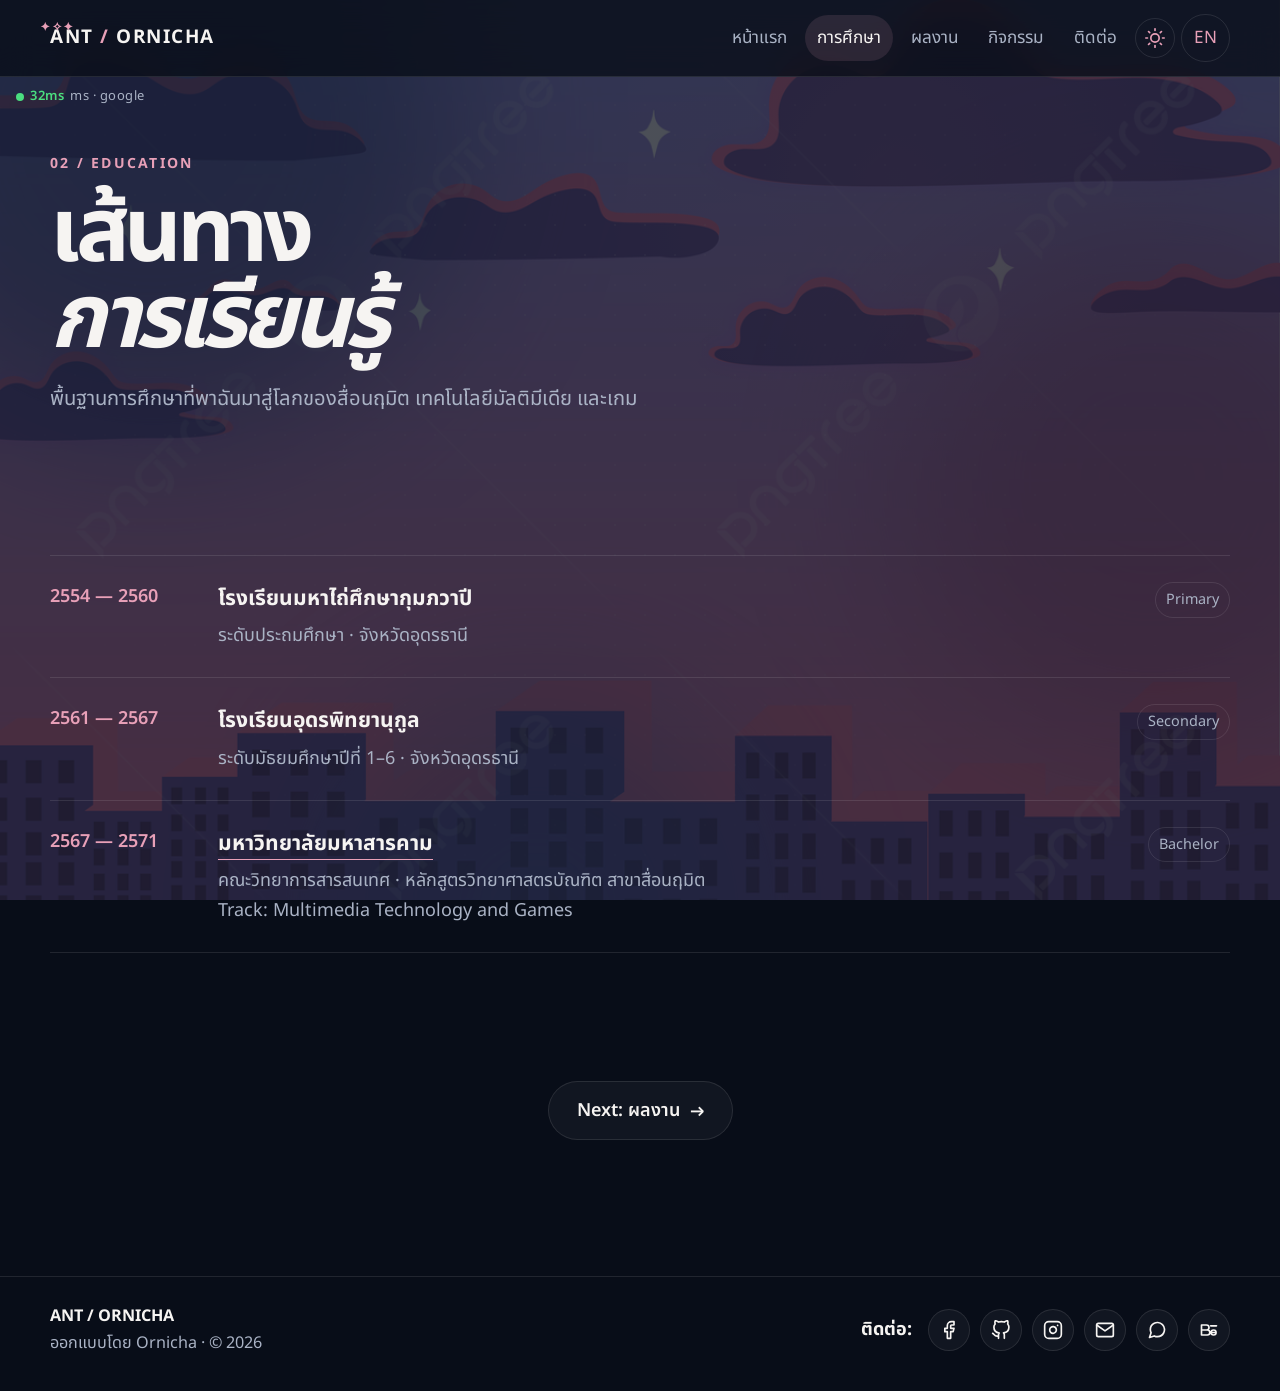
==== th/education.html @ af1af610 "V1" ====
<!doctype html><html lang="th"><head><meta charset="utf-8"><meta name="viewport" content="width=device-width,initial-scale=1"><meta name="description" content="พอร์ตโฟลิโอของอรณิชา บุญกระโทก"><title>การศึกษา · Ornicha Boonkratoke</title><script>try{document.documentElement.dataset.theme=localStorage.getItem('theme')||'dark'}catch(e){document.documentElement.dataset.theme='dark'}</script><link rel="stylesheet" href="../assets/styles.css"></head><body class="thai"><!-- BACKGROUND PICTURE: put assets/bg.png (or bg.jpg) and it stays fixed behind EVERY page. No file = animated gradient background. --><header class="site-header"><div class="container nav-wrap"><a class="brand" href="index.html"><span class="brand-sparkles">✦✧✦</span>ANT <span>/</span> ORNICHA</a><button class="menu-btn" data-menu aria-expanded="false" aria-label="Menu">☰</button><nav class="nav" data-nav><a class="" href="index.html">หน้าแรก</a><a class="active" href="education.html">การศึกษา</a><a class="" href="portfolio.html">ผลงาน</a><a class="" href="activity.html">กิจกรรม</a><a class="" href="contact.html">ติดต่อ</a><button class="theme-btn" data-theme-toggle type="button" aria-label="Toggle light / dark mode" title="Light / Dark"><svg class="i-sun" viewBox="0 0 24 24" width="20" height="20" fill="none" stroke="currentColor" stroke-width="2" stroke-linecap="round" stroke-linejoin="round"><circle cx="12" cy="12" r="5"/><line x1="12" y1="1" x2="12" y2="3"/><line x1="12" y1="21" x2="12" y2="23"/><line x1="4.22" y1="4.22" x2="5.64" y2="5.64"/><line x1="18.36" y1="18.36" x2="19.78" y2="19.78"/><line x1="1" y1="12" x2="3" y2="12"/><line x1="21" y1="12" x2="23" y2="12"/><line x1="4.22" y1="19.78" x2="5.64" y2="18.36"/><line x1="18.36" y1="5.64" x2="19.78" y2="4.22"/></svg><svg class="i-moon" viewBox="0 0 24 24" width="20" height="20" fill="none" stroke="currentColor" stroke-width="2" stroke-linecap="round" stroke-linejoin="round"><path d="M21 12.79A9 9 0 1 1 11.21 3 7 7 0 0 0 21 12.79z"/></svg></button><a class="language" href="../en/index.html">EN</a></nav></div></header>
<div id="ping-widget"><div id="ping-dot"></div><span id="ping-val">—</span><span id="ping-label">ms · google</span></div>
<main><section class="page-hero"><div class="container reveal"><div class="eyebrow">02 / Education</div><h1>เส้นทาง<br><em>การเรียนรู้</em></h1><p>พื้นฐานการศึกษาที่พาฉันมาสู่โลกของสื่อนฤมิต เทคโนโลยีมัลติมีเดีย และเกม</p></div></section><section class="section"><div class="container"><div class="timeline reveal"><div class="timeline-item"><time>2554 — 2560</time><div><h3>โรงเรียนมหาไถ่ศึกษากุมภวาปี</h3><p>ระดับประถมศึกษา · จังหวัดอุดรธานี</p></div><span class="tag">Primary</span></div><div class="timeline-item"><time>2561 — 2567</time><div><h3>โรงเรียนอุดรพิทยานุกูล</h3><p>ระดับมัธยมศึกษาปีที่ 1–6 · จังหวัดอุดรธานี</p></div><span class="tag">Secondary</span></div><div class="timeline-item"><time>2567 — 2571</time><div><h3><a href="https://www.msu.ac.th/th/%e0%b8%ab%e0%b8%99%e0%b9%89%e0%b8%b2%e0%b9%81%e0%b8%a3%e0%b8%81-n/" target="_blank" rel="noreferrer">มหาวิทยาลัยมหาสารคาม</a></h3><p>คณะวิทยาการสารสนเทศ · หลักสูตรวิทยาศาสตรบัณฑิต สาขาสื่อนฤมิต<br>Track: Multimedia Technology and Games</p></div><span class="tag">Bachelor</span></div></div></div></section>
<div class="next-page-btn reveal"><a href="portfolio.html">Next: ผลงาน &nbsp;→</a></div>
</main><!-- CONTACTS (footer on every page): icon links are set in assets/content.js under "socials" -->
<footer class="site-footer"><div class="container footer-inner"><div><strong>ANT / ORNICHA</strong><br><span>ออกแบบโดย Ornicha · © <span data-year>2026</span></span></div><div class="footer-social"><strong class="footer-label">ติดต่อ:</strong><a class="icon-btn sm" data-social="facebook" href="https://facebook.com/ant_ornicha" target="_blank" rel="noreferrer" aria-label="Facebook" title="Facebook"><svg viewBox="0 0 24 24" width="20" height="20" fill="none" stroke="currentColor" stroke-width="2" stroke-linecap="round" stroke-linejoin="round" aria-hidden="true"><path d="M18 2h-3a5 5 0 0 0-5 5v3H7v4h3v8h4v-8h3l1-4h-4V7a1 1 0 0 1 1-1h3z"/></svg></a><a class="icon-btn sm" data-social="github" href="https://github.com/antornicha" target="_blank" rel="noreferrer" aria-label="GitHub" title="GitHub"><svg viewBox="0 0 24 24" width="20" height="20" fill="none" stroke="currentColor" stroke-width="2" stroke-linecap="round" stroke-linejoin="round" aria-hidden="true"><path d="M9 19c-5 1.5-5-2.5-7-3m14 6v-3.87a3.37 3.37 0 0 0-.94-2.61c3.14-.35 6.44-1.54 6.44-7A5.44 5.44 0 0 0 20 4.77 5.07 5.07 0 0 0 19.91 1S18.73.65 16 2.48a13.38 13.38 0 0 0-7 0C6.27.65 5.09 1 5.09 1A5.07 5.07 0 0 0 5 4.77a5.44 5.44 0 0 0-1.5 3.78c0 5.42 3.3 6.61 6.44 7A3.37 3.37 0 0 0 9 18.13V22"/></svg></a><a class="icon-btn sm" data-social="instagram" href="https://instagram.com/antornicha" target="_blank" rel="noreferrer" aria-label="Instagram" title="Instagram"><svg viewBox="0 0 24 24" width="20" height="20" fill="none" stroke="currentColor" stroke-width="2" stroke-linecap="round" stroke-linejoin="round" aria-hidden="true"><rect x="2" y="2" width="20" height="20" rx="5" ry="5"/><path d="M16 11.37A4 4 0 1 1 12.63 8 4 4 0 0 1 16 11.37z"/><line x1="17.5" y1="6.5" x2="17.51" y2="6.5"/></svg></a><a class="icon-btn sm" data-social="email" href="mailto:antornicha@gmail.com" target="_blank" rel="noreferrer" aria-label="Email" title="Email"><svg viewBox="0 0 24 24" width="20" height="20" fill="none" stroke="currentColor" stroke-width="2" stroke-linecap="round" stroke-linejoin="round" aria-hidden="true"><path d="M4 4h16c1.1 0 2 .9 2 2v12c0 1.1-.9 2-2 2H4c-1.1 0-2-.9-2-2V6c0-1.1.9-2 2-2z"/><polyline points="22,6 12,13 2,6"/></svg></a><a class="icon-btn sm" data-social="line" href="https://line.me/ti/p/~antaugust2" target="_blank" rel="noreferrer" aria-label="LINE" title="LINE"><svg viewBox="0 0 24 24" width="20" height="20" fill="none" stroke="currentColor" stroke-width="2" stroke-linecap="round" stroke-linejoin="round" aria-hidden="true"><path d="M21 11.5a8.38 8.38 0 0 1-.9 3.8 8.5 8.5 0 0 1-7.6 4.7 8.38 8.38 0 0 1-3.8-.9L3 21l1.9-5.7a8.38 8.38 0 0 1-.9-3.8 8.5 8.5 0 0 1 4.7-7.6 8.38 8.38 0 0 1 3.8-.9h.5a8.48 8.48 0 0 1 8 8v.5z"/></svg></a><a class="icon-btn sm" data-social="behance" href="https://behance.net/antornicha" target="_blank" rel="noreferrer" aria-label="Behance" title="Behance"><svg viewBox="0 0 24 24" width="20" height="20" fill="none" stroke="currentColor" stroke-width="2" stroke-linecap="round" stroke-linejoin="round" aria-hidden="true"><path d="M3 6h6a3 3 0 0 1 0 6H3zM3 12h7a3 3 0 0 1 0 6H3zM3 6v12M14 7h7M14.5 15a3 3 0 0 0 6 0 3 3 0 1 0-6 0 3 3 0 0 0 6 0zm0 0h6"/></svg></a></div></div></footer><script src="../assets/content.js"></script><script src="../assets/site.js"></script><script src="../assets/ping.js"></script></body></html>
---- assets/styles.css ----
@import url('https://fonts.googleapis.com/css2?family=Noto+Sans+Thai:wght@400;500;600;700&family=Space+Grotesk:wght@400;500;600;700&display=swap');
:root{--bg:#080d18;--surface:#101829;--surface-2:#141f33;--ink:#f6f4f2;--muted:#aab3c5;--line:rgba(255,255,255,.1);--pink:#e8a0b8;--blue:#7da6e8;--max:1180px}*{box-sizing:border-box}html{scroll-behavior:smooth}body{margin:0;background:radial-gradient(circle at 75% 5%,rgba(74,104,172,.18),transparent 30%),var(--bg);color:var(--ink);font-family:'Space Grotesk','Noto Sans Thai',sans-serif;line-height:1.65}body.thai{font-family:'Noto Sans Thai','Space Grotesk',sans-serif}a{color:inherit;text-decoration:none}img{max-width:100%;display:block}.container{width:min(var(--max),calc(100% - 40px));margin:auto}.site-header{position:sticky;top:0;z-index:10;background:rgba(8,13,24,.78);backdrop-filter:blur(16px);border-bottom:1px solid var(--line)}.nav-wrap{min-height:76px;display:flex;align-items:center;justify-content:space-between;gap:24px}.brand{font-weight:700;letter-spacing:.08em;font-size:1.05rem}.brand span{color:var(--pink)}.nav{display:flex;align-items:center;gap:6px}.nav a{padding:9px 12px;border-radius:999px;color:var(--muted);font-size:.92rem}.nav a:hover,.nav a.active{background:rgba(232,160,184,.12);color:var(--ink)}.language{border:1px solid var(--line);color:var(--pink)!important}.menu-btn{display:none;background:none;border:1px solid var(--line);color:var(--ink);border-radius:8px;padding:8px 10px}.eyebrow{color:var(--pink);font-size:.78rem;letter-spacing:.16em;text-transform:uppercase;font-weight:700}.hero{padding:86px 0 70px}.hero-grid{display:grid;grid-template-columns:1.1fr .9fr;gap:70px;align-items:center}.hero h1{font-size:clamp(3rem,8vw,7rem);line-height:.98;letter-spacing:-.065em;margin:18px 0 24px;max-width:760px}.hero h1 em{color:var(--pink);font-style:normal}.lead{font-size:1.15rem;color:var(--muted);max-width:640px}.actions{display:flex;flex-wrap:wrap;gap:12px;margin-top:28px}.btn{display:inline-flex;align-items:center;gap:8px;padding:12px 18px;border:1px solid var(--line);border-radius:999px;font-weight:600}.btn-primary{background:var(--pink);color:#1a1220;border-color:var(--pink)}.btn:hover{transform:translateY(-2px)}.hero-art{min-height:460px;border-radius:28px;position:relative;overflow:hidden;background:linear-gradient(135deg,#182b50 0%,#0b101e 54%,#5d304b 100%);border:1px solid var(--line);box-shadow:0 30px 80px rgba(0,0,0,.3)}.hero-art:before{content:'';position:absolute;width:230px;height:230px;border:1px solid rgba(255,255,255,.35);border-radius:50%;top:45px;right:30px}.hero-art:after{content:'';position:absolute;width:520px;height:520px;border:1px solid rgba(232,160,184,.32);border-radius:50%;left:-230px;bottom:-290px}.hero-art .cover-label{position:absolute;right:28px;bottom:28px;font-size:clamp(2.5rem,6vw,5rem);font-weight:700;line-height:.9;text-align:right;letter-spacing:-.07em}.hero-art .cover-label span{display:block;color:var(--pink)}.profile-frame{position:absolute;width:210px;height:260px;left:38px;bottom:38px;border-radius:16px;overflow:hidden;border:1px solid rgba(255,255,255,.3);background:linear-gradient(150deg,#e8a0b8,#324e88)}.profile-frame img{width:100%;height:100%;object-fit:cover}.section{padding:80px 0}.section-head{display:flex;align-items:end;justify-content:space-between;gap:24px;margin-bottom:28px}.section h2{font-size:clamp(2rem,4vw,3.5rem);line-height:1.05;letter-spacing:-.05em;margin:10px 0}.section-intro{color:var(--muted);max-width:560px}.cards{display:grid;grid-template-columns:repeat(3,1fr);gap:16px}.card{background:linear-gradient(145deg,rgba(20,31,51,.92),rgba(16,24,41,.92));border:1px solid var(--line);border-radius:18px;padding:24px;min-height:200px}.card h3{margin:14px 0 8px}.card p{color:var(--muted);margin:0}.number{color:var(--pink);font-weight:700}.project-card{padding:0;overflow:hidden}.project-card img{height:190px;width:100%;object-fit:cover;background:#24365b}.project-card .card-body{padding:22px}.project-card a{color:var(--pink);font-size:.9rem}.timeline{border-top:1px solid var(--line)}.timeline-item{display:grid;grid-template-columns:140px 1fr auto;gap:28px;padding:26px 0;border-bottom:1px solid var(--line);align-items:start}.timeline-item time{color:var(--pink);font-weight:600}.timeline-item h3{margin:0 0 5px}.timeline-item p{color:var(--muted);margin:0}.tag{border:1px solid var(--line);border-radius:999px;padding:5px 10px;color:var(--muted);font-size:.8rem}.page-hero{padding:75px 0 38px}.page-hero h1{font-size:clamp(3rem,7vw,6rem);line-height:.96;letter-spacing:-.06em;margin:16px 0}.page-hero p{color:var(--muted);max-width:650px;font-size:1.12rem}.profile-layout{display:grid;grid-template-columns:280px 1fr;gap:48px;align-items:start}.portrait{aspect-ratio:1/1.18;border-radius:20px;object-fit:cover;background:linear-gradient(135deg,#e8a0b8,#20365f);border:1px solid var(--line)}.facts{display:grid;grid-template-columns:repeat(2,1fr);gap:14px;margin-top:26px}.fact{padding:16px;border-left:2px solid var(--pink);background:rgba(255,255,255,.035)}.fact small{display:block;color:var(--muted);font-size:.75rem;text-transform:uppercase;letter-spacing:.08em}.contact-grid{display:grid;grid-template-columns:.85fr 1.15fr;gap:26px}.contact-list{display:grid;gap:12px}.contact-link{padding:18px;border:1px solid var(--line);border-radius:14px;background:rgba(255,255,255,.03);display:flex;justify-content:space-between}.contact-link span{color:var(--muted)}.form-card{padding:28px;border-radius:18px;border:1px solid var(--line);background:var(--surface)}.form-group{margin-bottom:16px}.form-label{display:block;margin-bottom:7px;font-size:.9rem;color:var(--muted)}.form-input,.form-textarea{width:100%;border:1px solid var(--line);border-radius:10px;background:#0a111f;color:var(--ink);padding:12px 14px;font:inherit}.form-textarea{min-height:150px;resize:vertical}.video{margin-top:34px}.video iframe{width:100%;aspect-ratio:16/9;border:0;border-radius:16px}.site-footer{margin-top:80px;border-top:1px solid var(--line);padding:26px 0 34px}.footer-inner{display:flex;justify-content:space-between;align-items:center;gap:20px;color:var(--muted);font-size:.9rem}.footer-inner strong{color:var(--ink)}.footer-social{display:flex;gap:14px}.footer-social a:hover{color:var(--pink)}.reveal{opacity:0;transform:translateY(16px);transition:opacity .6s ease,transform .6s ease}.reveal.is-visible{opacity:1;transform:none}.muted{color:var(--muted)}.quote{border-left:2px solid var(--pink);padding-left:18px;font-size:1.25rem}.hide{display:none}@media(max-width:850px){.hero-grid,.contact-grid,.profile-layout{grid-template-columns:1fr}.hero-art{min-height:360px}.cards{grid-template-columns:1fr 1fr}.timeline-item{grid-template-columns:100px 1fr}.timeline-item .tag{grid-column:2}.nav{display:none;position:absolute;left:20px;right:20px;top:70px;padding:12px;background:var(--surface);border:1px solid var(--line);border-radius:14px;flex-direction:column;align-items:stretch}.nav.is-open{display:flex}.nav a{text-align:center}.menu-btn{display:block}}@media(max-width:560px){.container{width:min(var(--max),calc(100% - 28px))}.hero{padding-top:52px}.cards,.facts{grid-template-columns:1fr}.section{padding:56px 0}.footer-inner{align-items:flex-start;flex-direction:column}.timeline-item{grid-template-columns:1fr;gap:8px}.timeline-item .tag{grid-column:auto;justify-self:start}}
@media(prefers-reduced-motion:reduce){html{scroll-behavior:auto}.reveal{opacity:1;transform:none;transition:none}.btn{transition:none}}

/* v2 tweaks */
.hero{position:relative;padding:110px 0 100px;min-height:calc(100vh - 77px);display:flex;align-items:center}
.hero>.container{position:relative;z-index:1}
.hero.has-cover{background:linear-gradient(90deg,rgba(8,13,24,.88) 0%,rgba(8,13,24,.55) 55%,rgba(8,13,24,.35) 100%),var(--cover) center/cover no-repeat}
.hero-art{min-height:600px}
.profile-frame{width:315px;height:390px}
.profile-frame img{object-fit:cover}
.profile-layout{grid-template-columns:400px 1fr}
.project-card img{height:270px}
.card.project-card{min-height:0}
.timeline-item h3 a{border-bottom:1px solid var(--pink)}
.timeline-item h3 a:hover{color:var(--pink)}
@media(max-width:850px){.hero-art{min-height:480px}.profile-layout{grid-template-columns:1fr}.profile-frame{width:240px;height:300px}}

/* v3: bigger type, themes, fixed background, icons, activity */
html{font-size:112.5%;background:var(--bg)}
body{background:transparent}
:root{--ov:8,13,24;color-scheme:dark}
[data-theme=light]{--bg:#f6f3f1;--surface:#ffffff;--surface-2:#efe9e6;--ink:#1a2036;--muted:#566079;--line:rgba(20,30,60,.14);--pink:#c24f7c;--blue:#3a64b8;--ov:246,243,241;color-scheme:light}
[data-theme=light] .site-header{background:rgba(246,243,241,.8)}
[data-theme=light] .card{background:linear-gradient(145deg,rgba(255,255,255,.92),rgba(250,245,243,.92))}
[data-theme=light] .form-input,[data-theme=light] .form-textarea{background:#fff}
[data-theme=light] .fact,[data-theme=light] .contact-link,[data-theme=light] .contact-profile{background:rgba(255,255,255,.65)}
[data-theme=light] .hero-art{background:linear-gradient(135deg,#cfdcf5,#f4eef0 54%,#f0c6d6)}
[data-theme=light] .hero-art:before{border-color:rgba(20,30,60,.25)}
[data-theme=light] .btn-primary,[data-theme=light] .project-card a.view-btn:hover{color:#fff}
.hero.has-cover{background:linear-gradient(90deg,rgba(var(--ov),.88) 0%,rgba(var(--ov),.55) 55%,rgba(var(--ov),.35) 100%),var(--cover) center/cover no-repeat}
.lead{font-size:1.2rem}
.nav a{font-size:.95rem}

/* fixed, never-moving background */
.bg-fixed{position:fixed;inset:0;z-index:-1;overflow:hidden;pointer-events:none;background:var(--bg)}
.bg-img{position:absolute;inset:0;background:center/cover no-repeat;opacity:0;transition:opacity .6s}
.bg-fixed.has-img .bg-img{opacity:1}
.bg-fixed.has-img:after{content:'';position:absolute;inset:0;background:rgba(var(--ov),.72)}
.blob{position:absolute;border-radius:50%;filter:blur(80px);opacity:.5;transform:translate(var(--px,0),var(--py,0));transition:transform .6s ease-out}
.b1{width:48vmax;height:48vmax;left:-12vmax;top:-14vmax;background:#2e4a88;animation:drift1 26s ease-in-out infinite alternate}
.b2{width:40vmax;height:40vmax;right:-10vmax;top:25vh;background:#9b3f6c;opacity:.35;animation:drift2 32s ease-in-out infinite alternate}
.b3{width:34vmax;height:34vmax;left:25vw;bottom:-18vmax;background:#3b6fb5;opacity:.35;animation:drift3 29s ease-in-out infinite alternate}
[data-theme=light] .b1{background:#a9c0ee}[data-theme=light] .b2{background:#f2b3cb;opacity:.55}[data-theme=light] .b3{background:#b7d0f2;opacity:.55}
.bg-grid{position:absolute;inset:0;background-image:radial-gradient(rgba(255,255,255,.14) 1px,transparent 1.2px);background-size:30px 30px;-webkit-mask-image:radial-gradient(ellipse at 50% 40%,#000 20%,transparent 75%);mask-image:radial-gradient(ellipse at 50% 40%,#000 20%,transparent 75%)}
[data-theme=light] .bg-grid{background-image:radial-gradient(rgba(20,30,60,.16) 1px,transparent 1.2px)}
.bg-spot{position:absolute;inset:0;background:radial-gradient(420px circle at var(--mx,70%) var(--my,20%),rgba(232,160,184,.14),transparent 70%)}
@keyframes drift1{to{transform:translate(8vw,10vh) scale(1.15)}}
@keyframes drift2{to{transform:translate(-9vw,-8vh) scale(1.1)}}
@keyframes drift3{to{transform:translate(7vw,-12vh) scale(1.2)}}
@media(prefers-reduced-motion:reduce){.blob{animation:none}}

/* theme button */
.theme-btn{width:40px;height:40px;border-radius:50%;border:1px solid var(--line);background:transparent;color:var(--pink);display:grid;place-items:center;cursor:pointer;align-self:center}
.theme-btn:hover{background:rgba(232,160,184,.15)}
.theme-btn .i-moon{display:none}
[data-theme=light] .theme-btn .i-sun{display:none}
[data-theme=light] .theme-btn .i-moon{display:block}

/* icon buttons */
.social-row{display:flex;flex-wrap:wrap;gap:12px;margin-top:26px}
.icon-btn{width:50px;height:50px;border-radius:50%;border:1px solid var(--line);display:grid;place-items:center;color:var(--ink);background:rgba(255,255,255,.04);transition:transform .2s,background .2s,color .2s}
.icon-btn:hover{transform:translateY(-3px);background:var(--pink);color:#1a1220;border-color:var(--pink)}
.icon-btn svg{width:23px;height:23px}

/* view button on portfolio */
.project-card a.view-btn{display:inline-flex;align-items:center;gap:6px;margin-top:16px;padding:10px 18px;border:1px solid var(--pink);border-radius:999px;color:var(--pink);font-weight:600;font-size:.95rem}
.project-card a.view-btn:hover{background:var(--pink);color:#1a1220}

/* pictures fit their boxes */
.hero-art{min-height:600px}
.cover-label{top:34px!important;left:38px!important;right:auto!important;bottom:auto!important;text-align:left!important}
.profile-frame{width:min(360px,calc(100% - 76px));height:auto;aspect-ratio:1/1;left:auto;right:38px;bottom:38px}
.profile-frame img{width:100%;height:100%;object-fit:contain}
.portrait{aspect-ratio:1/1;width:100%}
.project-card img{height:280px}
@media(max-width:850px){.hero-art{min-height:560px}.profile-frame{width:min(300px,calc(100% - 60px));height:auto;right:30px;bottom:30px}.cover-label{font-size:2.6rem!important}}

/* contact */
.contact-profile{display:flex;align-items:center;gap:18px;padding:18px;border:1px solid var(--line);border-radius:14px;background:rgba(255,255,255,.03)}
.contact-profile img{width:84px;height:84px;border-radius:50%;object-fit:cover;border:2px solid var(--pink)}
.contact-link{align-items:center;gap:14px}
.contact-link span.ci{width:42px;height:42px;border-radius:12px;background:rgba(232,160,184,.14);color:var(--pink);display:grid;place-items:center;flex:none}
.contact-link span.lbl{margin-right:auto}

/* activity */
.activity-list{display:grid;gap:22px}
.activity-card{border:1px solid var(--line);border-radius:18px;overflow:hidden;background:linear-gradient(145deg,rgba(20,31,51,.9),rgba(16,24,41,.9))}
[data-theme=light] .activity-card{background:rgba(255,255,255,.85)}
.activity-gallery{display:grid;grid-template-columns:repeat(auto-fit,minmax(240px,1fr));gap:4px}
.activity-gallery:empty{display:none}
.activity-gallery img{width:100%;height:300px;object-fit:cover}
.activity-body{padding:24px 26px}
.activity-meta{display:flex;align-items:center;gap:12px;margin-bottom:6px}
.activity-meta time{color:var(--pink);font-weight:600}
.activity-body h3{margin:0 0 6px;font-size:1.4rem}
.activity-body p{margin:0;color:var(--muted)}

/* v4 footer contacts */
.footer-social{align-items:center;flex-wrap:wrap;gap:10px}
.footer-label{color:var(--ink);margin-right:6px;font-size:1rem}
.icon-btn.sm{width:42px;height:42px}
.icon-btn.sm svg{width:20px;height:20px}

/* ── Next-page button ─────────────────────────────────────────────── */
.next-page-btn{display:flex;justify-content:center;padding:48px 0 56px;opacity:0;transform:translateY(12px);transition:opacity .5s ease,transform .5s ease}.next-page-btn.is-visible{opacity:1;transform:none}.next-page-btn a{display:inline-flex;align-items:center;gap:10px;padding:14px 28px;border:1px solid var(--line);border-radius:999px;font-weight:600;font-size:1rem;color:var(--ink);background:rgba(255,255,255,.04);transition:background .2s,transform .2s,border-color .2s}.next-page-btn a:hover{background:rgba(232,160,184,.12);border-color:var(--pink);transform:translateY(-2px)}

/* ── Ping widget ──────────────────────────────────────────────────── */
#ping-widget{position:fixed;top:86px;left:16px;z-index:20;display:flex;align-items:center;gap:6px;font-size:.72rem;font-weight:600;letter-spacing:.04em;pointer-events:none;user-select:none}
#ping-dot{width:8px;height:8px;border-radius:50%;background:var(--ping-color,#aab3c5);box-shadow:0 0 0 0 var(--ping-color,#aab3c5);animation:ping-pulse 1.6s ease-out infinite}
@keyframes ping-pulse{0%{box-shadow:0 0 0 0 var(--ping-color,#aab3c5)}70%{box-shadow:0 0 0 7px rgba(0,0,0,0)}100%{box-shadow:0 0 0 0 rgba(0,0,0,0)}}
#ping-val{color:var(--ping-color,#aab3c5);transition:color .4s}
#ping-label{color:var(--muted);font-weight:400}

/* ── Brand sparkles ───────────────────────────────────────────────── */
.brand{position:relative}.brand-sparkles{pointer-events:none;position:absolute;top:-4px;left:-10px;display:flex;gap:2px;font-size:.65rem;animation:sparkle-drift 3s ease-in-out infinite alternate}
@keyframes sparkle-drift{0%{transform:translateY(0) scale(1);opacity:.7}100%{transform:translateY(-3px) scale(1.1);opacity:1}}

/* ── Education detail cards ───────────────────────────────────────── */
.edu-detail{margin-top:10px;display:grid;gap:8px}.edu-badge{display:inline-flex;align-items:center;gap:6px;font-size:.8rem;color:var(--muted);background:rgba(255,255,255,.05);border:1px solid var(--line);border-radius:8px;padding:5px 10px}.edu-map{margin-top:12px;border-radius:12px;overflow:hidden;border:1px solid var(--line);height:160px;width:100%;max-width:400px}.edu-map iframe{width:100%;height:100%;border:0}
/* Remove the colored placeholder behind the profile picture */
.profile-frame {
    background: transparent !important;
    border: none !important;
}
/* chtgpt did this part */
/* Make the profile picture bigger and round its corners */
/* Make the profile picture 10% smaller */
/* Profile picture: approximately 15% smaller */

/* Hero section */
/* Hero section */
/* Hero section */
.hero-art {
    min-height: 680px !important;
}

/* Profile picture with a subtle professional border */
.profile-frame {
    width: min(359px, calc(85.5% - 41px)) !important;
    height: auto !important;
    aspect-ratio: 4 / 5;
    box-sizing: border-box;

    left: auto !important;
    right: 24px !important;
    bottom: 24px !important;

    /* Thin, muted pink outline */
    border: 1px solid #e8b9ca !important;
    border-radius: 24px !important;
    overflow: hidden !important;

    background: transparent !important;

    /* No glow for a cleaner look */
    box-shadow: none !important;
}

/* Profile image */
.profile-frame img {
    display: block;
    width: 100%;
    height: 100%;
    object-fit: cover;
    border-radius: 23px !important;
}

/* Mobile screens */
@media (max-width: 850px) {
    .hero-art {
        min-height: 600px !important;
    }

    .profile-frame {
        width: min(291px, calc(85.5% - 34px)) !important;
        right: 20px !important;
        bottom: 20px !important;
    }
}
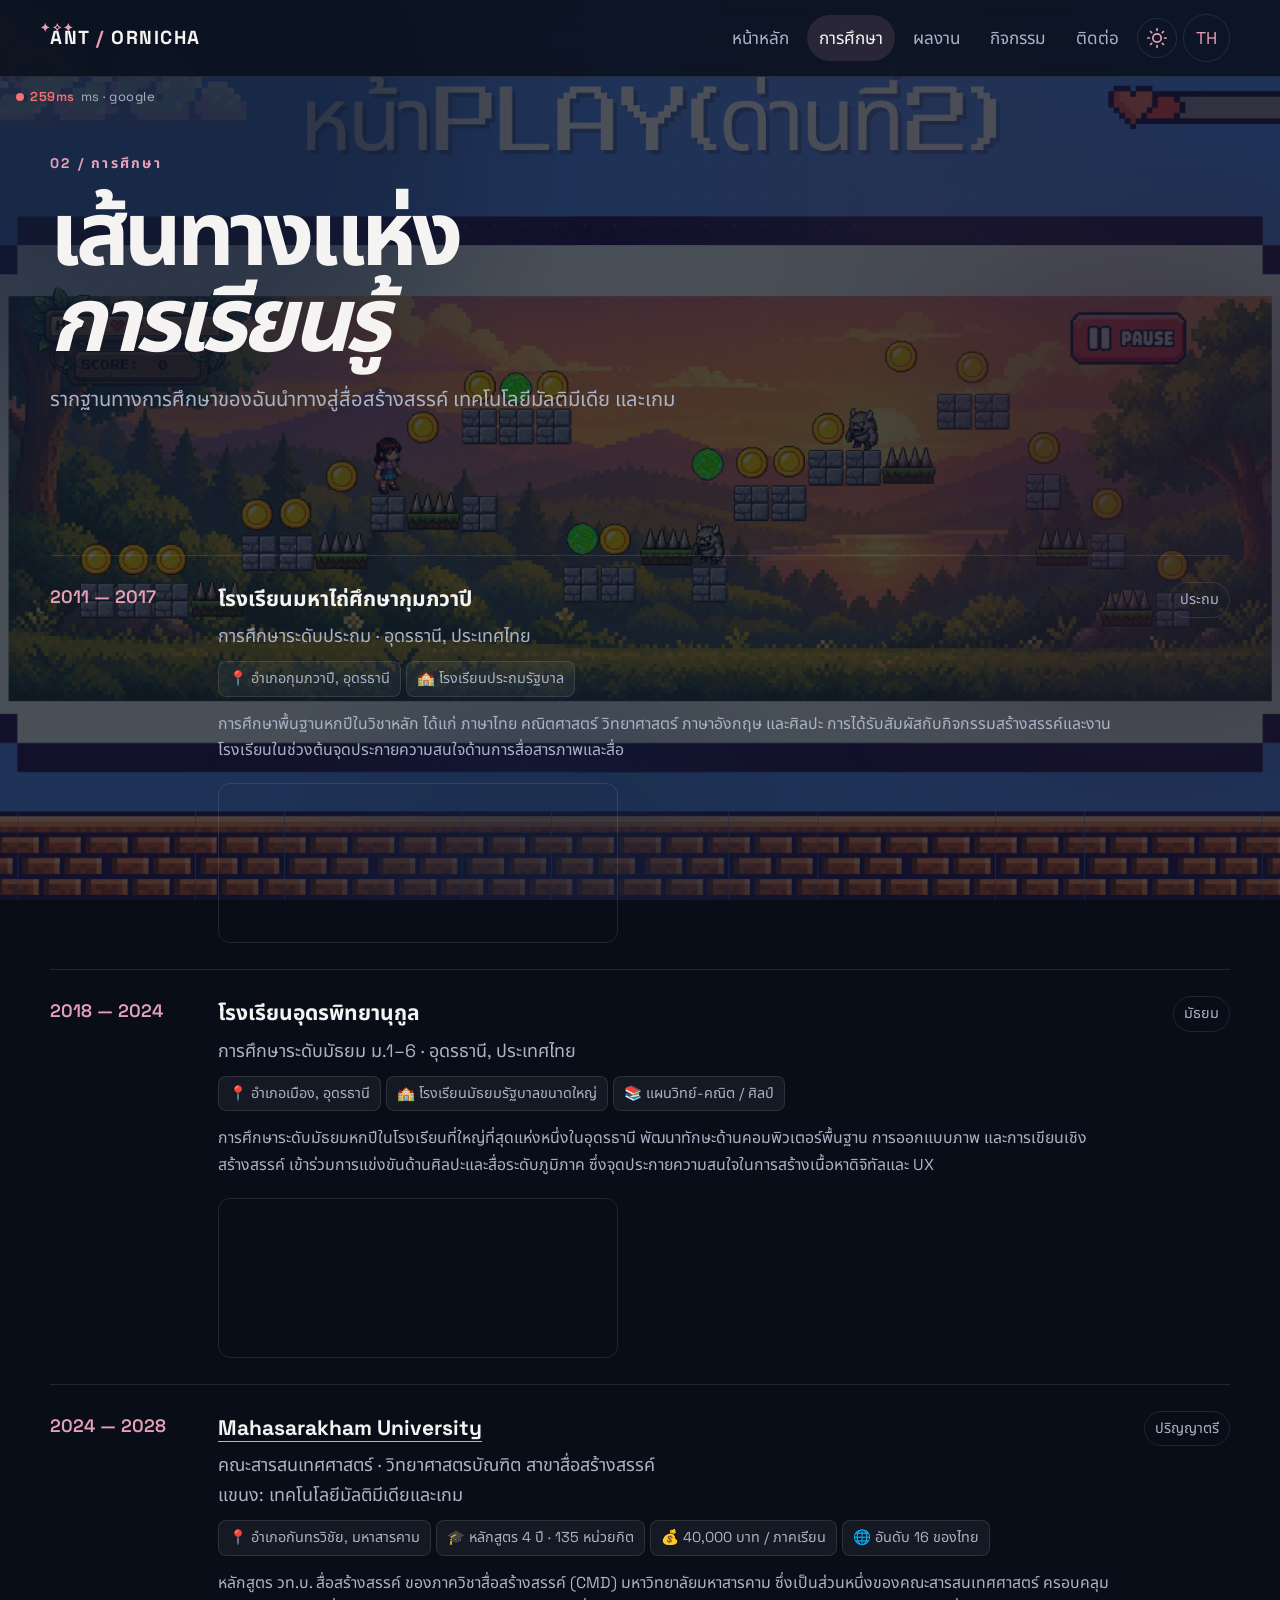
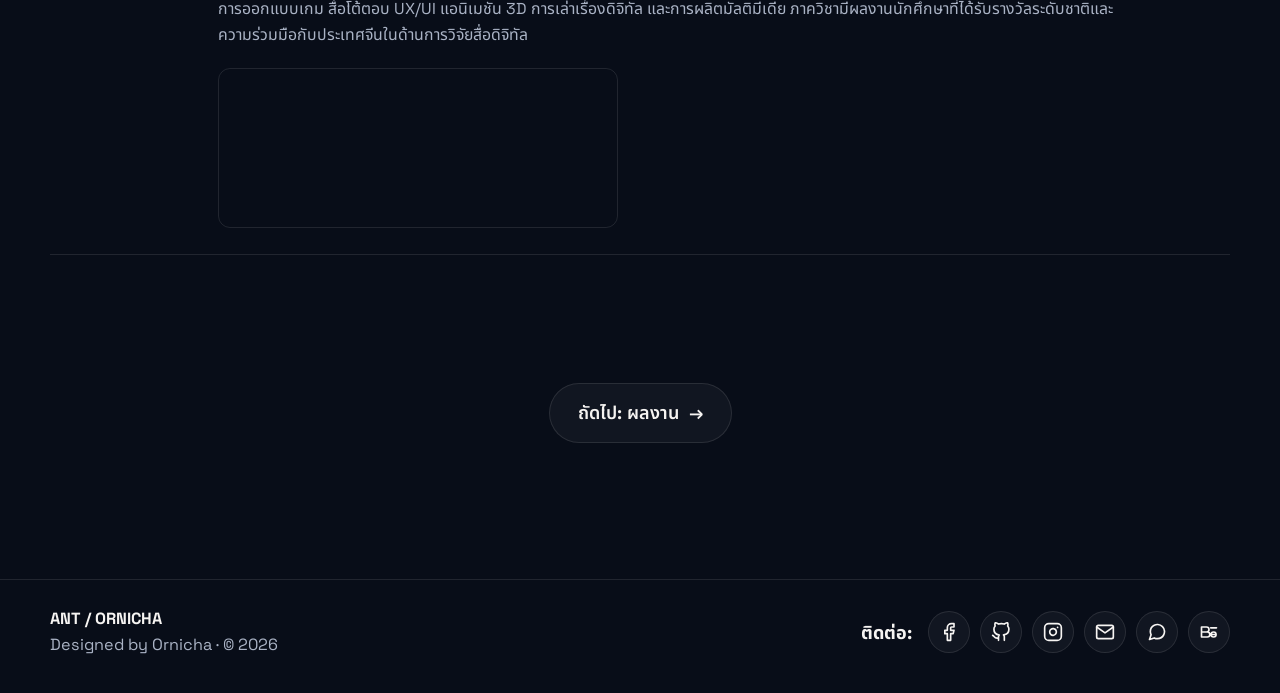
==== commit 587f647a: "v9" ====
--- a/th/education.html
+++ b/th/education.html
@@ -1,6 +1,83 @@
-<!doctype html><html lang="th"><head><meta charset="utf-8"><meta name="viewport" content="width=device-width,initial-scale=1"><meta name="description" content="พอร์ตโฟลิโอของอรณิชา บุญกระโทก"><title>การศึกษา · Ornicha Boonkratoke</title><script>try{document.documentElement.dataset.theme=localStorage.getItem('theme')||'dark'}catch(e){document.documentElement.dataset.theme='dark'}</script><link rel="stylesheet" href="../assets/styles.css"></head><body class="thai"><!-- BACKGROUND PICTURE: put assets/bg.png (or bg.jpg) and it stays fixed behind EVERY page. No file = animated gradient background. --><header class="site-header"><div class="container nav-wrap"><a class="brand" href="index.html"><span class="brand-sparkles">✦✧✦</span>ANT <span>/</span> ORNICHA</a><button class="menu-btn" data-menu aria-expanded="false" aria-label="Menu">☰</button><nav class="nav" data-nav><a class="" href="index.html">หน้าแรก</a><a class="active" href="education.html">การศึกษา</a><a class="" href="portfolio.html">ผลงาน</a><a class="" href="activity.html">กิจกรรม</a><a class="" href="contact.html">ติดต่อ</a><button class="theme-btn" data-theme-toggle type="button" aria-label="Toggle light / dark mode" title="Light / Dark"><svg class="i-sun" viewBox="0 0 24 24" width="20" height="20" fill="none" stroke="currentColor" stroke-width="2" stroke-linecap="round" stroke-linejoin="round"><circle cx="12" cy="12" r="5"/><line x1="12" y1="1" x2="12" y2="3"/><line x1="12" y1="21" x2="12" y2="23"/><line x1="4.22" y1="4.22" x2="5.64" y2="5.64"/><line x1="18.36" y1="18.36" x2="19.78" y2="19.78"/><line x1="1" y1="12" x2="3" y2="12"/><line x1="21" y1="12" x2="23" y2="12"/><line x1="4.22" y1="19.78" x2="5.64" y2="18.36"/><line x1="18.36" y1="5.64" x2="19.78" y2="4.22"/></svg><svg class="i-moon" viewBox="0 0 24 24" width="20" height="20" fill="none" stroke="currentColor" stroke-width="2" stroke-linecap="round" stroke-linejoin="round"><path d="M21 12.79A9 9 0 1 1 11.21 3 7 7 0 0 0 21 12.79z"/></svg></button><a class="language" href="../en/index.html">EN</a></nav></div></header>
+<!doctype html><html lang="en"><head><meta charset="utf-8"><meta name="viewport" content="width=device-width,initial-scale=1"><meta name="description" content="พอร์ตโฟลิโอของ อรนิชา บุญกระโทก"><title>การศึกษา · อรนิชา บุญกระโทก</title><script>try{document.documentElement.dataset.theme=localStorage.getItem('theme')||'dark'}catch(e){document.documentElement.dataset.theme='dark'}</script><link rel="stylesheet" href="../assets/styles.css"></head><body class=""><!-- BACKGROUND PICTURE --><header class="site-header"><div class="container nav-wrap"><a class="brand" href="index.html"><span class="brand-sparkles">✦✧✦</span>ANT <span>/</span> ORNICHA</a><button class="menu-btn" data-menu aria-expanded="false" aria-label="Menu">☰</button><nav class="nav" data-nav><a class="" href="index.html">หน้าหลัก</a><a class="active" href="education.html">การศึกษา</a><a class="" href="portfolio.html">ผลงาน</a><a class="" href="activity.html">กิจกรรม</a><a class="" href="contact.html">ติดต่อ</a><button class="theme-btn" data-theme-toggle type="button" aria-label="Toggle light / dark mode" title="Light / Dark"><svg class="i-sun" viewBox="0 0 24 24" width="20" height="20" fill="none" stroke="currentColor" stroke-width="2" stroke-linecap="round" stroke-linejoin="round"><circle cx="12" cy="12" r="5"/><line x1="12" y1="1" x2="12" y2="3"/><line x1="12" y1="21" x2="12" y2="23"/><line x1="4.22" y1="4.22" x2="5.64" y2="5.64"/><line x1="18.36" y1="18.36" x2="19.78" y2="19.78"/><line x1="1" y1="12" x2="3" y2="12"/><line x1="21" y1="12" x2="23" y2="12"/><line x1="4.22" y1="19.78" x2="5.64" y2="18.36"/><line x1="18.36" y1="5.64" x2="19.78" y2="4.22"/></svg><svg class="i-moon" viewBox="0 0 24 24" width="20" height="20" fill="none" stroke="currentColor" stroke-width="2" stroke-linecap="round" stroke-linejoin="round"><path d="M21 12.79A9 9 0 1 1 11.21 3 7 7 0 0 0 21 12.79z"/></svg></button><a class="language" href="../th/education.html">TH</a></nav></div></header>
+
+<!-- Ping widget (top-left, fixed) -->
 <div id="ping-widget"><div id="ping-dot"></div><span id="ping-val">—</span><span id="ping-label">ms · google</span></div>
-<main><section class="page-hero"><div class="container reveal"><div class="eyebrow">02 / Education</div><h1>เส้นทาง<br><em>การเรียนรู้</em></h1><p>พื้นฐานการศึกษาที่พาฉันมาสู่โลกของสื่อนฤมิต เทคโนโลยีมัลติมีเดีย และเกม</p></div></section><section class="section"><div class="container"><div class="timeline reveal"><div class="timeline-item"><time>2554 — 2560</time><div><h3>โรงเรียนมหาไถ่ศึกษากุมภวาปี</h3><p>ระดับประถมศึกษา · จังหวัดอุดรธานี</p></div><span class="tag">Primary</span></div><div class="timeline-item"><time>2561 — 2567</time><div><h3>โรงเรียนอุดรพิทยานุกูล</h3><p>ระดับมัธยมศึกษาปีที่ 1–6 · จังหวัดอุดรธานี</p></div><span class="tag">Secondary</span></div><div class="timeline-item"><time>2567 — 2571</time><div><h3><a href="https://www.msu.ac.th/th/%e0%b8%ab%e0%b8%99%e0%b9%89%e0%b8%b2%e0%b9%81%e0%b8%a3%e0%b8%81-n/" target="_blank" rel="noreferrer">มหาวิทยาลัยมหาสารคาม</a></h3><p>คณะวิทยาการสารสนเทศ · หลักสูตรวิทยาศาสตรบัณฑิต สาขาสื่อนฤมิต<br>Track: Multimedia Technology and Games</p></div><span class="tag">Bachelor</span></div></div></div></section>
-<div class="next-page-btn reveal"><a href="portfolio.html">Next: ผลงาน &nbsp;→</a></div>
-</main><!-- CONTACTS (footer on every page): icon links are set in assets/content.js under "socials" -->
-<footer class="site-footer"><div class="container footer-inner"><div><strong>ANT / ORNICHA</strong><br><span>ออกแบบโดย Ornicha · © <span data-year>2026</span></span></div><div class="footer-social"><strong class="footer-label">ติดต่อ:</strong><a class="icon-btn sm" data-social="facebook" href="https://facebook.com/ant_ornicha" target="_blank" rel="noreferrer" aria-label="Facebook" title="Facebook"><svg viewBox="0 0 24 24" width="20" height="20" fill="none" stroke="currentColor" stroke-width="2" stroke-linecap="round" stroke-linejoin="round" aria-hidden="true"><path d="M18 2h-3a5 5 0 0 0-5 5v3H7v4h3v8h4v-8h3l1-4h-4V7a1 1 0 0 1 1-1h3z"/></svg></a><a class="icon-btn sm" data-social="github" href="https://github.com/antornicha" target="_blank" rel="noreferrer" aria-label="GitHub" title="GitHub"><svg viewBox="0 0 24 24" width="20" height="20" fill="none" stroke="currentColor" stroke-width="2" stroke-linecap="round" stroke-linejoin="round" aria-hidden="true"><path d="M9 19c-5 1.5-5-2.5-7-3m14 6v-3.87a3.37 3.37 0 0 0-.94-2.61c3.14-.35 6.44-1.54 6.44-7A5.44 5.44 0 0 0 20 4.77 5.07 5.07 0 0 0 19.91 1S18.73.65 16 2.48a13.38 13.38 0 0 0-7 0C6.27.65 5.09 1 5.09 1A5.07 5.07 0 0 0 5 4.77a5.44 5.44 0 0 0-1.5 3.78c0 5.42 3.3 6.61 6.44 7A3.37 3.37 0 0 0 9 18.13V22"/></svg></a><a class="icon-btn sm" data-social="instagram" href="https://instagram.com/antornicha" target="_blank" rel="noreferrer" aria-label="Instagram" title="Instagram"><svg viewBox="0 0 24 24" width="20" height="20" fill="none" stroke="currentColor" stroke-width="2" stroke-linecap="round" stroke-linejoin="round" aria-hidden="true"><rect x="2" y="2" width="20" height="20" rx="5" ry="5"/><path d="M16 11.37A4 4 0 1 1 12.63 8 4 4 0 0 1 16 11.37z"/><line x1="17.5" y1="6.5" x2="17.51" y2="6.5"/></svg></a><a class="icon-btn sm" data-social="email" href="mailto:antornicha@gmail.com" target="_blank" rel="noreferrer" aria-label="Email" title="Email"><svg viewBox="0 0 24 24" width="20" height="20" fill="none" stroke="currentColor" stroke-width="2" stroke-linecap="round" stroke-linejoin="round" aria-hidden="true"><path d="M4 4h16c1.1 0 2 .9 2 2v12c0 1.1-.9 2-2 2H4c-1.1 0-2-.9-2-2V6c0-1.1.9-2 2-2z"/><polyline points="22,6 12,13 2,6"/></svg></a><a class="icon-btn sm" data-social="line" href="https://line.me/ti/p/~antaugust2" target="_blank" rel="noreferrer" aria-label="LINE" title="LINE"><svg viewBox="0 0 24 24" width="20" height="20" fill="none" stroke="currentColor" stroke-width="2" stroke-linecap="round" stroke-linejoin="round" aria-hidden="true"><path d="M21 11.5a8.38 8.38 0 0 1-.9 3.8 8.5 8.5 0 0 1-7.6 4.7 8.38 8.38 0 0 1-3.8-.9L3 21l1.9-5.7a8.38 8.38 0 0 1-.9-3.8 8.5 8.5 0 0 1 4.7-7.6 8.38 8.38 0 0 1 3.8-.9h.5a8.48 8.48 0 0 1 8 8v.5z"/></svg></a><a class="icon-btn sm" data-social="behance" href="https://behance.net/antornicha" target="_blank" rel="noreferrer" aria-label="Behance" title="Behance"><svg viewBox="0 0 24 24" width="20" height="20" fill="none" stroke="currentColor" stroke-width="2" stroke-linecap="round" stroke-linejoin="round" aria-hidden="true"><path d="M3 6h6a3 3 0 0 1 0 6H3zM3 12h7a3 3 0 0 1 0 6H3zM3 6v12M14 7h7M14.5 15a3 3 0 0 0 6 0 3 3 0 1 0-6 0 3 3 0 0 0 6 0zm0 0h6"/></svg></a></div></div></footer><script src="../assets/content.js"></script><script src="../assets/site.js"></script><script src="../assets/ping.js"></script></body></html>+
+<main><section class="page-hero"><div class="container reveal"><div class="eyebrow">02 / การศึกษา</div><h1>เส้นทางแห่ง<br><em>การเรียนรู้</em></h1><p>รากฐานทางการศึกษาของฉันนำทางสู่สื่อสร้างสรรค์ เทคโนโลยีมัลติมีเดีย และเกม</p></div></section><section class="section"><div class="container"><div class="timeline reveal">
+
+  <!-- Primary School -->
+  <div class="timeline-item">
+    <time>2011 — 2017</time>
+    <div>
+      <h3>โรงเรียนมหาไถ่ศึกษากุมภวาปี</h3>
+      <p>การศึกษาระดับประถม · อุดรธานี, ประเทศไทย</p>
+      <div class="edu-detail">
+        <div>
+          <span class="edu-badge">📍 อำเภอกุมภวาปี, อุดรธานี</span>
+          <span class="edu-badge">🏫 โรงเรียนประถมรัฐบาล</span>
+        </div>
+        <p style="color:var(--muted);font-size:.88rem;margin:6px 0 0">การศึกษาพื้นฐานหกปีในวิชาหลัก ได้แก่ ภาษาไทย คณิตศาสตร์ วิทยาศาสตร์ ภาษาอังกฤษ และศิลปะ การได้รับสัมผัสกับกิจกรรมสร้างสรรค์และงานโรงเรียนในช่วงต้นจุดประกายความสนใจด้านการสื่อสารภาพและสื่อ</p>
+        <div class="edu-map">
+          <iframe title="Mahatai Suksa Kumpawapi School map" loading="lazy"
+            src="https://maps.google.com/maps?q=Mahatai+Suksa+Kumpawapi+School,+Udon+Thani,+Thailand&output=embed&z=13"></iframe>
+        </div>
+      </div>
+    </div>
+    <span class="tag">ประถม</span>
+  </div>
+
+  <!-- Secondary School -->
+  <div class="timeline-item">
+    <time>2018 — 2024</time>
+    <div>
+      <h3>โรงเรียนอุดรพิทยานุกูล</h3>
+      <p>การศึกษาระดับมัธยม ม.1–6 · อุดรธานี, ประเทศไทย</p>
+      <div class="edu-detail">
+        <div>
+          <span class="edu-badge">📍 อำเภอเมือง, อุดรธานี</span>
+          <span class="edu-badge">🏫 โรงเรียนมัธยมรัฐบาลขนาดใหญ่</span>
+          <span class="edu-badge">📚 แผนวิทย์-คณิต / ศิลป์</span>
+        </div>
+        <p style="color:var(--muted);font-size:.88rem;margin:6px 0 0">การศึกษาระดับมัธยมหกปีในโรงเรียนที่ใหญ่ที่สุดแห่งหนึ่งในอุดรธานี พัฒนาทักษะด้านคอมพิวเตอร์พื้นฐาน การออกแบบภาพ และการเขียนเชิงสร้างสรรค์ เข้าร่วมการแข่งขันด้านศิลปะและสื่อระดับภูมิภาค ซึ่งจุดประกายความสนใจในการสร้างเนื้อหาดิจิทัลและ UX</p>
+        <div class="edu-map">
+          <iframe title="Udonpittayanukoon School map" loading="lazy"
+            src="https://maps.google.com/maps?q=Udonpittayanukoon+School,+Udon+Thani,+Thailand&output=embed&z=13"></iframe>
+        </div>
+      </div>
+    </div>
+    <span class="tag">มัธยม</span>
+  </div>
+
+  <!-- University -->
+  <div class="timeline-item">
+    <time>2024 — 2028</time>
+    <div>
+      <h3><a href="https://cmd.it.msu.ac.th/?lang=en" target="_blank" rel="noreferrer">Mahasarakham University</a></h3>
+      <p>คณะสารสนเทศศาสตร์ · วิทยาศาสตรบัณฑิต สาขาสื่อสร้างสรรค์<br>แขนง: เทคโนโลยีมัลติมีเดียและเกม</p>
+      <div class="edu-detail">
+        <div>
+          <span class="edu-badge">📍 อำเภอกันทรวิชัย, มหาสารคาม</span>
+          <span class="edu-badge">🎓 หลักสูตร 4 ปี · 135 หน่วยกิต</span>
+          <span class="edu-badge">💰 40,000 บาท / ภาคเรียน</span>
+          <span class="edu-badge">🌐 อันดับ 16 ของไทย</span>
+        </div>
+        <p style="color:var(--muted);font-size:.88rem;margin:6px 0 0">หลักสูตร วท.บ. สื่อสร้างสรรค์ ของภาควิชาสื่อสร้างสรรค์ (CMD) มหาวิทยาลัยมหาสารคาม ซึ่งเป็นส่วนหนึ่งของคณะสารสนเทศศาสตร์ ครอบคลุมการออกแบบเกม สื่อโต้ตอบ UX/UI แอนิเมชัน 3D การเล่าเรื่องดิจิทัล และการผลิตมัลติมีเดีย ภาควิชามีผลงานนักศึกษาที่ได้รับรางวัลระดับชาติและความร่วมมือกับประเทศจีนในด้านการวิจัยสื่อดิจิทัล</p>
+        <div class="edu-map">
+          <iframe title="Mahasarakham University map" loading="lazy"
+            src="https://maps.google.com/maps?q=Mahasarakham+University,+Kantarawichai,+Thailand&output=embed&z=13"></iframe>
+        </div>
+      </div>
+    </div>
+    <span class="tag">ปริญญาตรี</span>
+  </div>
+
+</div></div></section></main>
+
+<!-- Next-page button → Portfolio -->
+<div class="next-page-btn reveal">
+  <a href="portfolio.html">ถัดไป: ผลงาน &nbsp;→</a>
+</div>
+
+<!-- CONTACTS (footer on every page) -->
+<footer class="site-footer"><div class="container footer-inner"><div><strong>ANT / ORNICHA</strong><br><span>Designed by Ornicha · © <span data-year>2026</span></span></div><div class="footer-social"><strong class="footer-label">ติดต่อ:</strong><a class="icon-btn sm" data-social="facebook" href="https://facebook.com/ant_ornicha" target="_blank" rel="noreferrer" aria-label="Facebook" title="Facebook"><svg viewBox="0 0 24 24" width="20" height="20" fill="none" stroke="currentColor" stroke-width="2" stroke-linecap="round" stroke-linejoin="round" aria-hidden="true"><path d="M18 2h-3a5 5 0 0 0-5 5v3H7v4h3v8h4v-8h3l1-4h-4V7a1 1 0 0 1 1-1h3z"/></svg></a><a class="icon-btn sm" data-social="github" href="https://github.com/antornicha" target="_blank" rel="noreferrer" aria-label="GitHub" title="GitHub"><svg viewBox="0 0 24 24" width="20" height="20" fill="none" stroke="currentColor" stroke-width="2" stroke-linecap="round" stroke-linejoin="round" aria-hidden="true"><path d="M9 19c-5 1.5-5-2.5-7-3m14 6v-3.87a3.37 3.37 0 0 0-.94-2.61c3.14-.35 6.44-1.54 6.44-7A5.44 5.44 0 0 0 20 4.77 5.07 5.07 0 0 0 19.91 1S18.73.65 16 2.48a13.38 13.38 0 0 0-7 0C6.27.65 5.09 1 5.09 1A5.07 5.07 0 0 0 5 4.77a5.44 5.44 0 0 0-1.5 3.78c0 5.42 3.3 6.61 6.44 7A3.37 3.37 0 0 0 9 18.13V22"/></svg></a><a class="icon-btn sm" data-social="instagram" href="https://instagram.com/antornicha" target="_blank" rel="noreferrer" aria-label="Instagram" title="Instagram"><svg viewBox="0 0 24 24" width="20" height="20" fill="none" stroke="currentColor" stroke-width="2" stroke-linecap="round" stroke-linejoin="round" aria-hidden="true"><rect x="2" y="2" width="20" height="20" rx="5" ry="5"/><path d="M16 11.37A4 4 0 1 1 12.63 8 4 4 0 0 1 16 11.37z"/><line x1="17.5" y1="6.5" x2="17.51" y2="6.5"/></svg></a><a class="icon-btn sm" data-social="email" href="mailto:antornicha@gmail.com" target="_blank" rel="noreferrer" aria-label="Email" title="Email"><svg viewBox="0 0 24 24" width="20" height="20" fill="none" stroke="currentColor" stroke-width="2" stroke-linecap="round" stroke-linejoin="round" aria-hidden="true"><path d="M4 4h16c1.1 0 2 .9 2 2v12c0 1.1-.9 2-2 2H4c-1.1 0-2-.9-2-2V6c0-1.1.9-2 2-2z"/><polyline points="22,6 12,13 2,6"/></svg></a><a class="icon-btn sm" data-social="line" href="https://line.me/ti/p/~antaugust2" target="_blank" rel="noreferrer" aria-label="LINE" title="LINE"><svg viewBox="0 0 24 24" width="20" height="20" fill="none" stroke="currentColor" stroke-width="2" stroke-linecap="round" stroke-linejoin="round" aria-hidden="true"><path d="M21 11.5a8.38 8.38 0 0 1-.9 3.8 8.5 8.5 0 0 1-7.6 4.7 8.38 8.38 0 0 1-3.8-.9L3 21l1.9-5.7a8.38 8.38 0 0 1-.9-3.8 8.5 8.5 0 0 1 4.7-7.6 8.38 8.38 0 0 1 3.8-.9h.5a8.48 8.48 0 0 1 8 8v.5z"/></svg></a><a class="icon-btn sm" data-social="behance" href="https://behance.net/antornicha" target="_blank" rel="noreferrer" aria-label="Behance" title="Behance"><svg viewBox="0 0 24 24" width="20" height="20" fill="none" stroke="currentColor" stroke-width="2" stroke-linecap="round" stroke-linejoin="round" aria-hidden="true"><path d="M3 6h6a3 3 0 0 1 0 6H3zM3 12h7a3 3 0 0 1 0 6H3zM3 6v12M14 7h7M14.5 15a3 3 0 0 0 6 0 3 3 0 1 0-6 0 3 3 0 0 0 6 0zm0 0h6"/></svg></a></div></div></footer>
+<script src="../assets/content.js"></script><script src="../assets/site.js"></script><script src="../assets/ping.js"></script></body></html>
